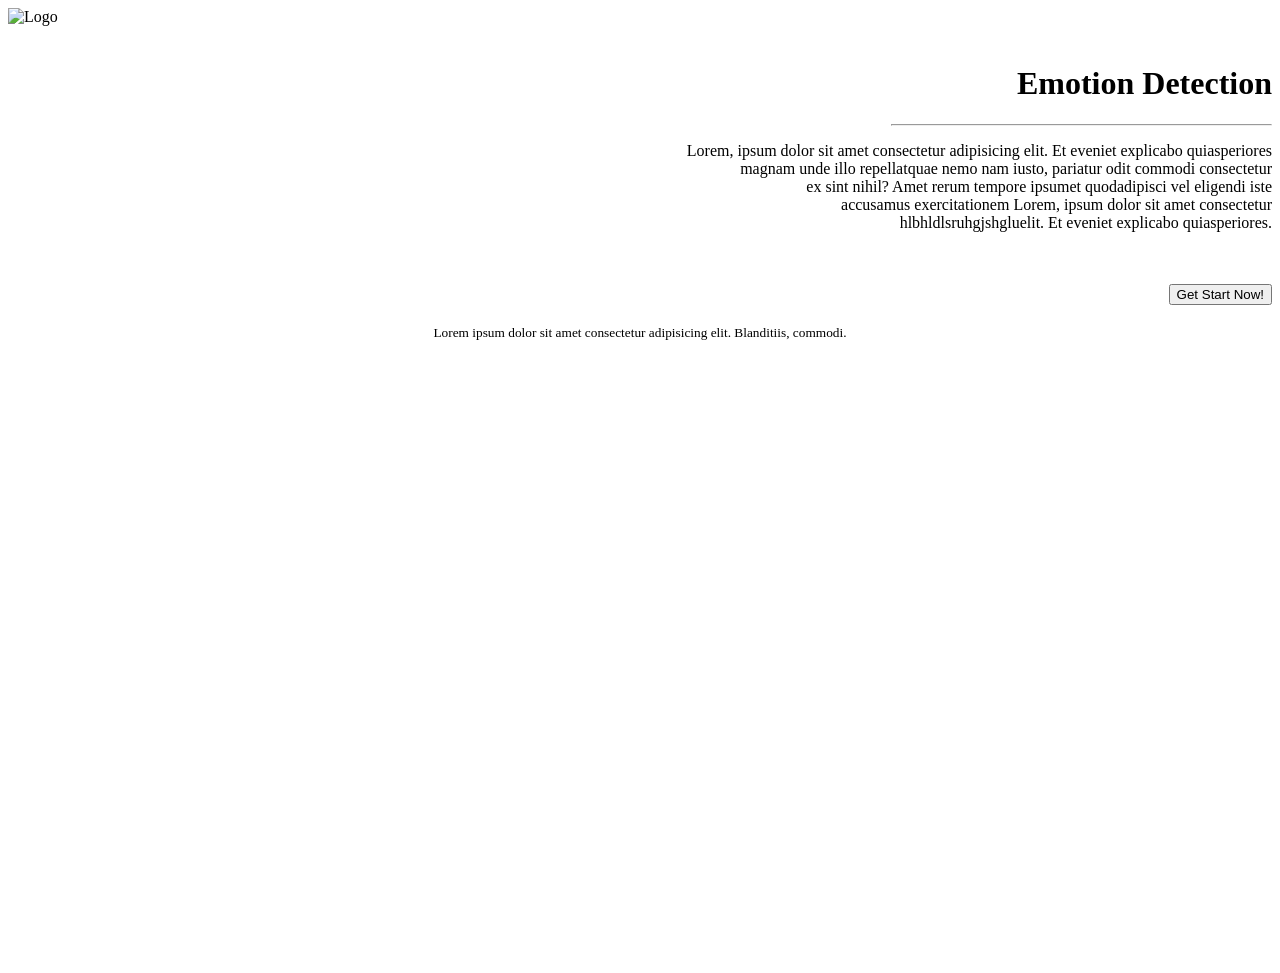
==== index.html @ a0a7aba0 "Rename firstlayout.html to index.html" ====
<!DOCTYPE html>
<html lang="en">

<head>
    <meta charset="UTF-8">
    <meta name="viewport" content="width=7, initial-scale=1.0">
    <title>first page layout</title>
    <link rel="stylesheet" href="firstlayout.css">
    <link rel="stylesheet" href="">
</head>

<body>

    <header>

        <div class="logo">
            <img src="../logo.ico" alt="Logo" width="300">
        </div>
        <div class="image-section">
            <div class="img1">
                <img src="kid.jpg" alt="">
            </div>
            
        </div>
        
        <div>
            <h1 style="text-align: right;">Emotion Detection</h1>
        </div>

        <hr style="width:30%; margin-right: 0%;">

        <div>
            <p style="text-align: right;">
                Lorem, ipsum dolor sit amet consectetur adipisicing elit. Et eveniet explicabo quiasperiores <br>magnam
                unde
                illo repellatquae  nemo nam iusto, pariatur odit commodi consectetur <br> ex sint nihil? Amet rerum
                tempore
                ipsumet quodadipisci vel eligendi iste <br>accusamus exercitationem Lorem, ipsum dolor sit amet
                consectetur
                <br>hlbhldlsruhgjshgluelit. Et eveniet explicabo quiasperiores.
            </p>
            <br><br>
        </div>
        <div style="text-align: end;">
            <button>Get Start Now!</button>
        </div>

        <br>
    </header>

    <div style="text-align: center; margin-bottom: 50%;">
        <small>
            Lorem ipsum dolor sit amet consectetur
            adipisicing elit. Blanditiis, commodi.
        </small>
    </div>



</body>

</html>
---- firstlayout.css ----
.img1{
    background-size: cover;
    background-repeat: no-repeat;
    background-position: center;
}
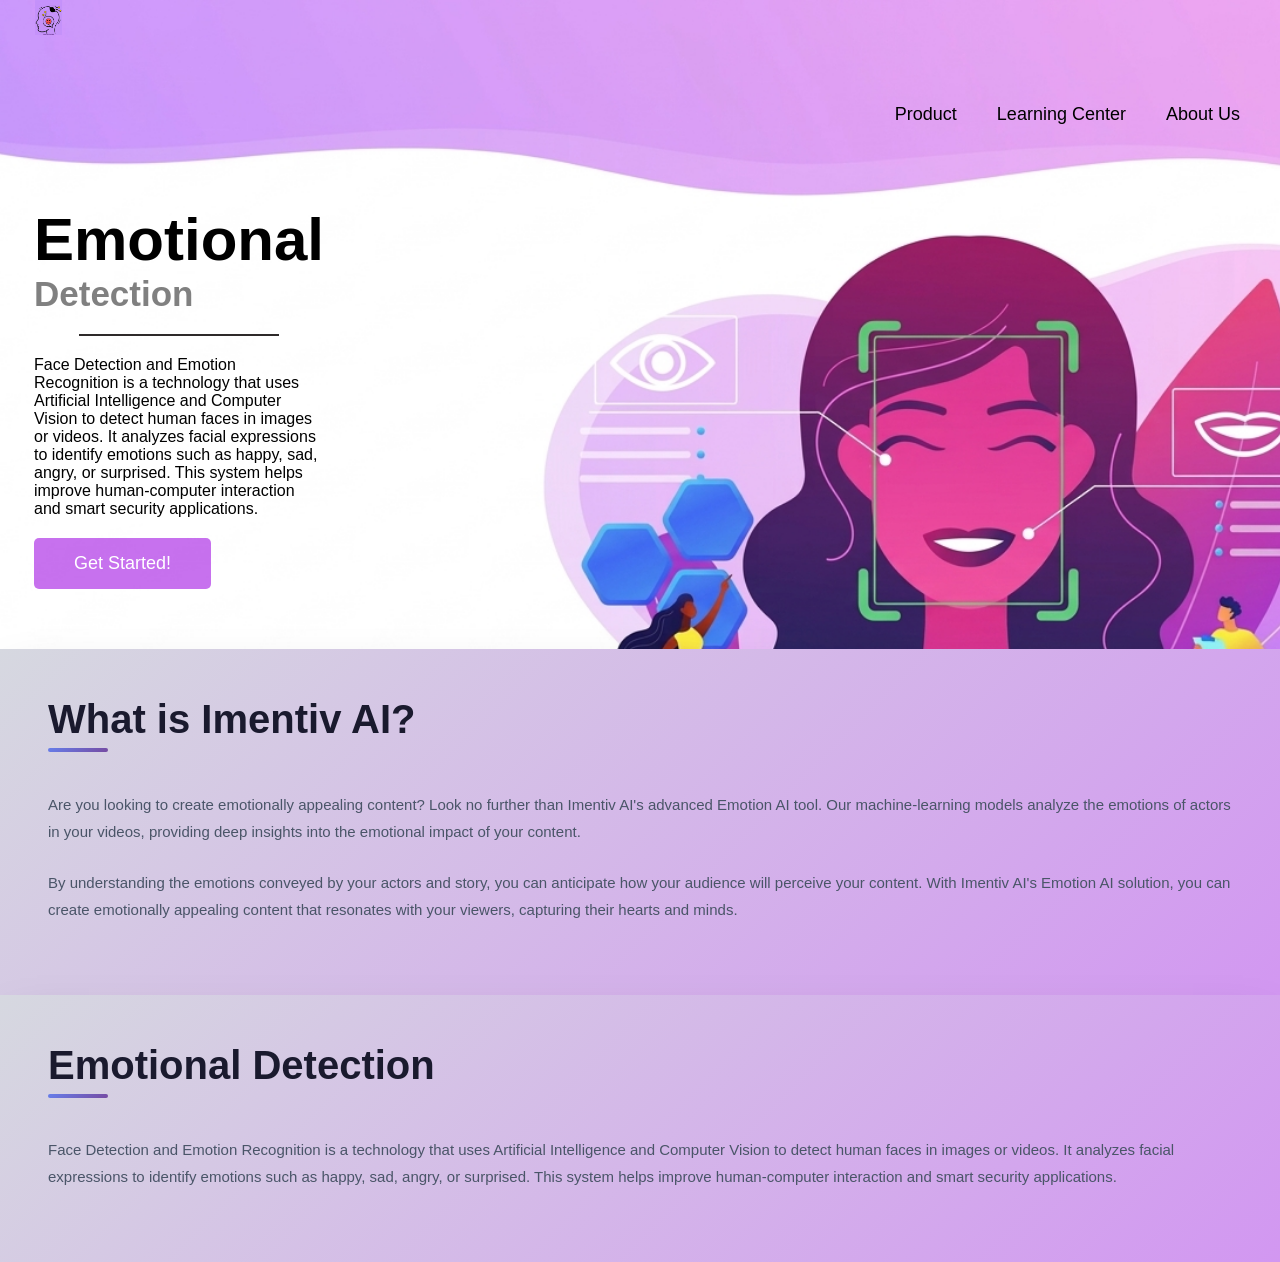
==== commit 9db6ed46: "Rename firstlayout.html to index.html" ====
--- a/index.html
+++ b/index.html
@@ -4,58 +4,95 @@
 <head>
     <meta charset="UTF-8">
     <meta name="viewport" content="width=7, initial-scale=1.0">
-    <title>first page layout</title>
+    <title>first page</title>
     <link rel="stylesheet" href="firstlayout.css">
-    <link rel="stylesheet" href="">
+
 </head>
 
 <body>
+    <div class="logo">
+            <img src="logo main.png" alt="Logo">
+        </div>
+    <div class="navbar">
+        
+        <ul class="nav-links">
+        <li class="dropdown">
+            <a href="#" tabindex="0">Product</a>
+            <ul class="menu">
+                <li>Video Emotion Recognition</li>
+                <li>Audio Emotion Recognition</li>
+                <li>Text Emotion Recognition</li>
+                <li>Image Emotion Recognition</li>
+            </ul>
+        </li>
 
-    <header>
+        <li class="dropdown">
+            <a href="#" tabindex="0">Learning Center</a>
+            <ul class="menu">
+                <li>Blogs</li>
+                <li>Case Studies</li>
+                <li>Documentation</li>
+            </ul>
+        </li>
 
-        <div class="logo">
-            <img src="../logo.ico" alt="Logo" width="300">
-        </div>
-        <div class="image-section">
-            <div class="img1">
-                <img src="kid.jpg" alt="">
-            </div>
-            
-        </div>
-        
-        <div>
-            <h1 style="text-align: right;">Emotion Detection</h1>
+        <li class="dropdown">
+            <a href="#" tabindex="0">About Us</a>
+            <ul class="menu">
+                <li>Company</li>
+                <li>Team</li>
+                <li>Contact</li>
+            </ul>
+        </li>
+
+        </ul>
+</ul>
+    </div>
+
+    <div class="container">
+        <div class="main">
+            <h1>Emotional</h1>
+            <h2>Detection</h2>
+            <hr class="line">
+            <p>
+                Face Detection and Emotion Recognition is a technology that uses
+                Artificial Intelligence and Computer Vision to detect human
+                faces in images or videos. It analyzes facial expressions
+                to identify emotions such as happy, sad, angry, or
+                surprised. This system helps improve
+                human-computer interaction and
+                smart security applications.
+            </p>
+            <a href="secondpage.html">
+                <button class="Start">Get Started!</button>
+            </a>
+
         </div>
 
-        <hr style="width:30%; margin-right: 0%;">
 
-        <div>
-            <p style="text-align: right;">
-                Lorem, ipsum dolor sit amet consectetur adipisicing elit. Et eveniet explicabo quiasperiores <br>magnam
-                unde
-                illo repellatquae  nemo nam iusto, pariatur odit commodi consectetur <br> ex sint nihil? Amet rerum
-                tempore
-                ipsumet quodadipisci vel eligendi iste <br>accusamus exercitationem Lorem, ipsum dolor sit amet
-                consectetur
-                <br>hlbhldlsruhgjshgluelit. Et eveniet explicabo quiasperiores.
-            </p>
-            <br><br>
+    </div>
+    <div class="footpara">
+        <div class="imentiv-section">
+            <h1>What is Imentiv AI?</h1>
+            <p>Are you looking to create emotionally appealing content? Look no further than Imentiv AI's advanced
+                Emotion
+                AI tool. Our machine-learning models analyze the emotions of actors in your videos, providing deep
+                insights
+                into the emotional impact of your content.</p>
+            <p>By understanding the emotions conveyed by your actors and story, you can anticipate how your audience
+                will
+                perceive your content. With Imentiv AI's Emotion AI solution, you can create emotionally appealing
+                content
+                that resonates with your viewers, capturing their hearts and minds.</p>
+
         </div>
-        <div style="text-align: end;">
-            <button>Get Start Now!</button>
+        <div class="emotion-section">
+            <h2>Emotional Detection</h2>
+            <p>Face Detection and Emotion Recognition is a technology that uses Artificial Intelligence and Computer
+                Vision to detect human faces in images or videos. It analyzes facial expressions to identify emotions
+                such as happy, sad, angry, or surprised. This system helps improve human-computer interaction and smart
+                security applications.</p>
         </div>
-
-        <br>
-    </header>
-
-    <div style="text-align: center; margin-bottom: 50%;">
-        <small>
-            Lorem ipsum dolor sit amet consectetur
-            adipisicing elit. Blanditiis, commodi.
-        </small>
     </div>
-
-
 
 </body>
 
--- a/firstlayout.css
+++ b/firstlayout.css
@@ -1,6 +1,218 @@
-.img1{
+* {
+    margin: 0;
+    padding: 0;
+    box-sizing: border-box;
+    font-family: Arial, sans-serif;
+}
+
+body {
+    margin: 0;
+    font-family: Arial, Helvetica, sans-serif;
+    background-image: url(women\ emotion.png);
     background-size: cover;
+    background-position: center;
     background-repeat: no-repeat;
-    background-position: center;
-}
-
+    height: 100vh;
+
+}
+
+.navbar {
+    display: flex;
+    justify-content: space-between;
+    align-items: center;
+    padding: 1px 30px;
+    margin-top: 20px;
+    justify-content: space-between;
+
+}
+
+.navbar {
+    width: 100%;
+    display: flex;
+    justify-content: flex-end;
+    padding: 20px 40px;
+}
+
+.nav-links {
+    display: flex;
+    list-style: none;
+    gap: 40px;
+}
+
+.nav-links a {
+    color: black;
+    text-decoration: none;
+    font-size: 18px;
+}
+
+.dropdown {
+    position: relative;
+}
+
+.menu {
+    display: none;
+    position: absolute;
+    top: 35px;
+    left: 0;
+    background: #dddada;
+    padding: 10px 0;
+    box-shadow: 0 5px 15px rgba(0,0,0,0.2);
+}
+.dropdown:focus-within .menu{
+    display:block;
+}
+
+
+.menu li{
+    padding:12px 20px;
+    border-bottom:1px solid #ddd;
+}
+
+.menu li:last-child{
+    border-bottom:none;
+}
+
+.menu li:hover{
+    background:#f0f0f0;
+}
+
+.logo img {
+
+    height: 35px;
+    width: auto;
+    margin-left: 35px;
+    margin-bottom: 25px;
+
+}
+
+.menu a:hover {
+    transition: 0.6s;
+    background-color: transparent;
+    color: black;
+    padding: 15px 50px;
+
+}
+
+.container {
+    display: flex;
+    justify-content: flex-end;
+    padding: 60px;
+    margin-right: 70%;
+}
+
+.main h1 {
+    font-size: 60px;
+    margin-bottom: 0%;
+}
+
+.main h2 {
+    font-size: 35px;
+    color: grey;
+}
+
+.line {
+    border: none;
+    height: 2px;
+    background-color: rgb(46, 42, 42);
+    width: 200px;
+    margin: 20px auto;
+
+}
+
+.text p {
+    margin: 20px 0;
+
+}
+
+.Start {
+    background-color: #b037e8b5;
+    color: white;
+    border: none;
+    padding: 15px 40px;
+    font-size: 18px;
+    border-radius: 5px;
+    cursor: pointer;
+    transition: all 0.3s ease;
+    margin-top: 20px;
+}
+
+.Start:hover {
+    transform: scale(1.05);
+    box-shadow: 0 5px 15px rgba(201, 71, 234, 0.4);
+}
+
+.end {
+    text-align: center;
+    margin-bottom: 100px;
+}
+
+
+.imentiv-section {
+    flex: 1;
+    padding: 3rem;
+    background: white;
+    background: linear-gradient(135deg, #d6d8e0 0%, #d297f1 100%);
+    box-shadow: 0 25px 50px -12px rgba(0, 0, 0, 0.25);
+}
+
+.imentiv-section h1 {
+    font-size: 40px;
+    font-weight: 700;
+    color: #1a1a2e;
+    margin-bottom: 25px;
+    position: relative;
+    display: inline-block;
+}
+
+.imentiv-section h1::after {
+    content: '';
+    left: 0%;
+    position: absolute;
+    bottom: -10px;
+    width: 60px;
+    height: 4px;
+    background: linear-gradient(135deg, #667eea 0%, #764ba2 100%);
+    border-radius: 2px;
+}
+
+.imentiv-section p {
+    font-size: 15px;
+    line-height: 27px;
+    color: #4a5568;
+    margin: 24px 0;
+}
+
+.emotion-section {
+    flex: 1;
+    padding: 48px;
+    background: white;
+    box-shadow: 0 25px 50px -12px rgba(0, 0, 0, 0.25);
+    background: linear-gradient(135deg, #d6d8e0 0%, #d297f1 100%);
+}
+
+.emotion-section h2 {
+    font-size: 40px;
+    font-weight: 700;
+    color: #1a1a2e;
+    margin-bottom: 24px;
+    position: relative;
+    display: inline-block;
+}
+
+.emotion-section h2::after {
+    content: '';
+    position: absolute;
+    bottom: -10px;
+    left: 0;
+    width: 60px;
+    height: 4px;
+    background: linear-gradient(135deg, #667eea 0%, #764ba2 100%);
+    border-radius: 2px;
+}
+
+.emotion-section p {
+    font-size: 15px;
+    line-height: 27px;
+    color: #4a5568;
+    margin: 24px 0;
+}
